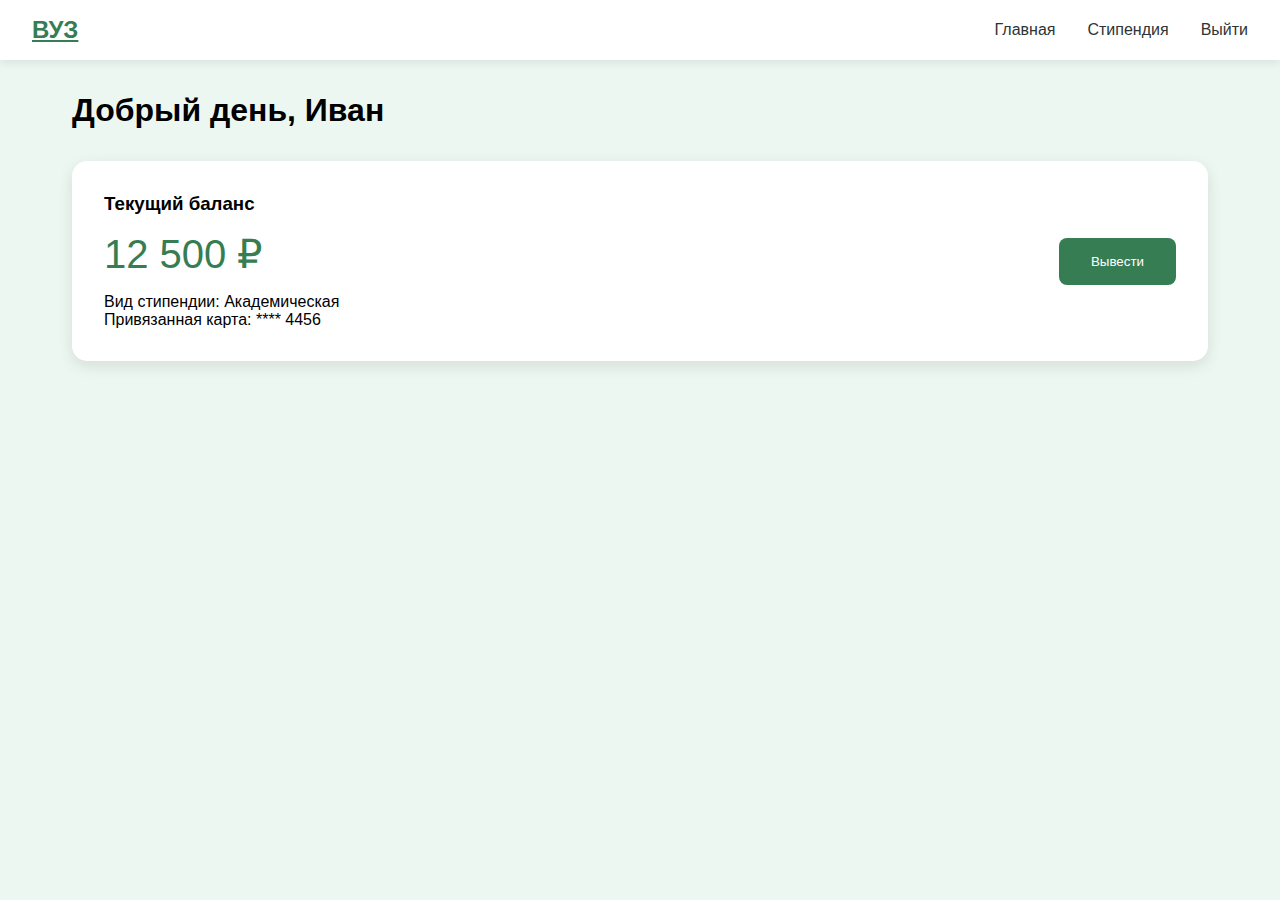
==== stipendiya.html @ 8fae69c3 "КучкинИС_Основная страница, страница стипендии" ====
<!DOCTYPE html>
<html lang="ru">
<head>
    <meta charset="UTF-8">
    <meta name="viewport" content="width=device-width, initial-scale=1.0">
    <title>Стипендия</title>
    <link rel="stylesheet" href="css/style.css">
</head>
<body>
    <nav class="main-nav">
        <a href="main.html" class="logo">ВУЗ</a>
        <div class="nav-links">
            <a href="main.html">Главная</a>
            <a href="stipendiya.html">Стипендия</a>
            <a href="index.html">Выйти</a>
        </div>
    </nav>

    <main class="container">
        <div class="welcome-section">
            <h1>Добрый день, Иван</h1>
            <div class="balance-card">
                <div class="balance-info">
                    <h3>Текущий баланс</h3>
                    <p class="amount">12 500 ₽</p>
                    <div class="details">
                        <p>Вид стипендии: Академическая</p>
                        <p>Привязанная карта: **** 4456</p>
                    </div>
                </div>
                <button class="withdraw-btn">Вывести</button>
            </div>
        </div>
    </main>
    <!-- JS Внутри кода потому что внешний отказывается работать -->
    <script>
    document.querySelector('.withdraw-btn').addEventListener('click', function(e) {
        e.preventDefault();
        alert('Выведено успешно!');
    });
    </script>
</body>
</html>
---- css/style.css ----
:root {
    --primary-hs: 145 40%; /* Основной тон и насыщенность */
    --primary-color: hsl(var(--primary-hs) 35%); /* Основной цвет */
    --dark-green: hsl(var(--primary-hs) 25%); /* Темный акцент */
    --light-green: hsl(var(--primary-hs) 95%); /* Светлый фон */
    --text-dark: #2d3436; /* Основной текст */
    --text-light: #f5f6fa; /* Светлый текст */
}
* {
    margin: 0;
    padding: 0;
    box-sizing: border-box;
    font-family: 'Segoe UI', sans-serif;
}

body {
    background: var(--light-green);
}

/* Стили для страницы авторизации */
.auth-page {
    display: flex;
    justify-content: center;
    align-items: center;
    min-height: 100vh;
    background: linear-gradient(135deg, 
        hsl(var(--primary-hs) 35%),
        hsl(var(--primary-hs) 25%)
    );
}

.auth-container {
    background: white;
    padding: 2rem;
    border-radius: 15px;
    box-shadow: 0 10px 30px rgba(0,0,0,0.1);
    width: 90%;
    max-width: 400px;
}

.auth-switcher {
    display: flex;
    margin-bottom: 1.5rem;
}

.auth-switcher button {
    flex: 1;
    padding: 1rem;
    border: none;
    background: none;
    cursor: pointer;
    font-weight: 600;
    transition: all 0.3s;
}

.auth-switcher button.active {
    background: var(--light-green);
    color: var(--dark-green);
}

.auth-form {
    display: none;
    flex-direction: column;
    gap: 1rem;
}

.auth-form.active {
    display: flex;
}

.auth-form input {
    padding: 0.8rem;
    border: 2px solid #eee;
    border-radius: 8px;
    font-size: 1rem;
}

.auth-form button {
    background: var(--primary-color);
    color: white;
    padding: 1rem;
    border: none;
    border-radius: 8px;
    font-size: 1rem;
    cursor: pointer;
    transition: background 0.3s;
}

.auth-form button:hover {
    background: var(--dark-green);
}

/* Основные стили */
.main-nav {
    display: flex;
    justify-content: space-between;
    align-items: center;
    padding: 1rem 2rem;
    background: white;
    box-shadow: 0 2px 10px rgba(0,0,0,0.1);
}

.nav-links {
    display: flex;
    gap: 2rem;
    flex-wrap: wrap;
}

.nav-links a {
    text-decoration: none;
    color: var(--text-dark);
    font-weight: 500;
    transition: color 0.3s;
}

.nav-links a:hover {
    color: var(--primary-color);
}

.logo {
    font-size: 1.5rem;
    font-weight: bold;
    color: var(--primary-color);
}

.container {
    padding: 2rem;
    max-width: 1200px;
    margin: 0 auto;
}

/* Стили карточек */
.balance-card {
    background: white;
    border-radius: 15px;
    padding: 2rem;
    box-shadow: 0 5px 15px rgba(0,0,0,0.1);
    display: flex;
    justify-content: space-between;
    align-items: center;
    margin-top: 2rem;
}

.amount {
    font-size: 2.5rem;
    color: var(--primary-color);
    margin: 1rem 0;
}

.withdraw-btn {
    background: var(--primary-color);
    color: white;
    padding: 1rem 2rem;
    border: none;
    border-radius: 8px;
    cursor: pointer;
    transition: background 0.3s;
}

.withdraw-btn:hover {
    background: var(--dark-green);
}

.news-grid, .events-grid {
    display: grid;
    grid-template-columns: repeat(auto-fill, minmax(300px, 1fr));
    gap: 1.5rem;
    margin-top: 1.5rem;
}

.news-card, .event-card {
    background: white;
    padding: 1.5rem;
    border-radius: 10px;
    box-shadow: 0 3px 10px rgba(0,0,0,0.1);
}
/* Стили для сообщений */
.success-message {
    position: fixed;
    top: 20px;
    left: 50%;
    transform: translateX(-50%);
    background: rgba(46, 204, 113, 0.95);
    color: white;
    padding: 1rem 2rem;
    border-radius: 8px;
    display: flex;
    align-items: center;
    gap: 1rem;
    animation: slideIn 0.3s ease-out;
    box-shadow: 0 4px 15px rgba(0,0,0,0.1);
    z-index: 1000;
}

@keyframes slideIn {
    from {
        top: -50px;
        opacity: 0;
    }
    to {
        top: 20px;
        opacity: 1;
    }
}

.success-message::before {
    content: '✓';
    font-size: 1.2em;
    font-weight: bold;
}
/* Адаптивность */
@media (max-width: 768px) {
    .nav-links {
        gap: 1rem;
        margin-top: 0.5rem;
    }
    
    .balance-card {
        flex-direction: column;
        align-items: flex-start;
        gap: 1.5rem;
    }
    
    .auth-container {
        width: 95%;
        padding: 1.5rem;
    }
}
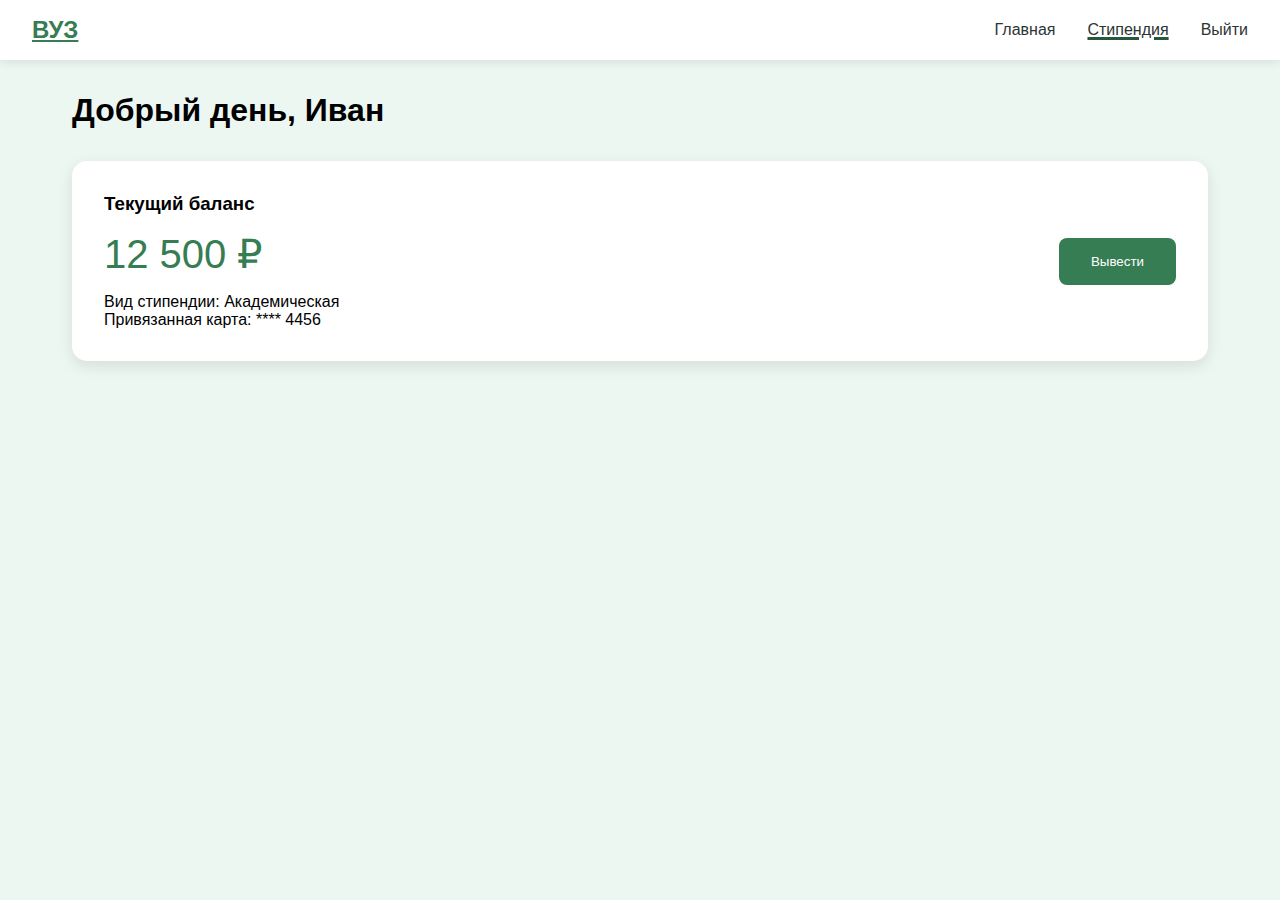
==== commit e8ce20b6: "КучкинИС_Завершение работы" ====
--- a/stipendiya.html
+++ b/stipendiya.html
@@ -11,7 +11,7 @@
         <a href="main.html" class="logo">ВУЗ</a>
         <div class="nav-links">
             <a href="main.html">Главная</a>
-            <a href="stipendiya.html">Стипендия</a>
+            <a href="stipendiya.html" id="current">Стипендия</a>
             <a href="index.html">Выйти</a>
         </div>
     </nav>
--- a/css/style.css
+++ b/css/style.css
@@ -174,39 +174,8 @@
     border-radius: 10px;
     box-shadow: 0 3px 10px rgba(0,0,0,0.1);
 }
-/* Стили для сообщений */
-.success-message {
-    position: fixed;
-    top: 20px;
-    left: 50%;
-    transform: translateX(-50%);
-    background: rgba(46, 204, 113, 0.95);
-    color: white;
-    padding: 1rem 2rem;
-    border-radius: 8px;
-    display: flex;
-    align-items: center;
-    gap: 1rem;
-    animation: slideIn 0.3s ease-out;
-    box-shadow: 0 4px 15px rgba(0,0,0,0.1);
-    z-index: 1000;
-}
-
-@keyframes slideIn {
-    from {
-        top: -50px;
-        opacity: 0;
-    }
-    to {
-        top: 20px;
-        opacity: 1;
-    }
-}
-
-.success-message::before {
-    content: '✓';
-    font-size: 1.2em;
-    font-weight: bold;
+#current {
+    text-decoration: underline 3px  var(--dark-green);
 }
 /* Адаптивность */
 @media (max-width: 768px) {
